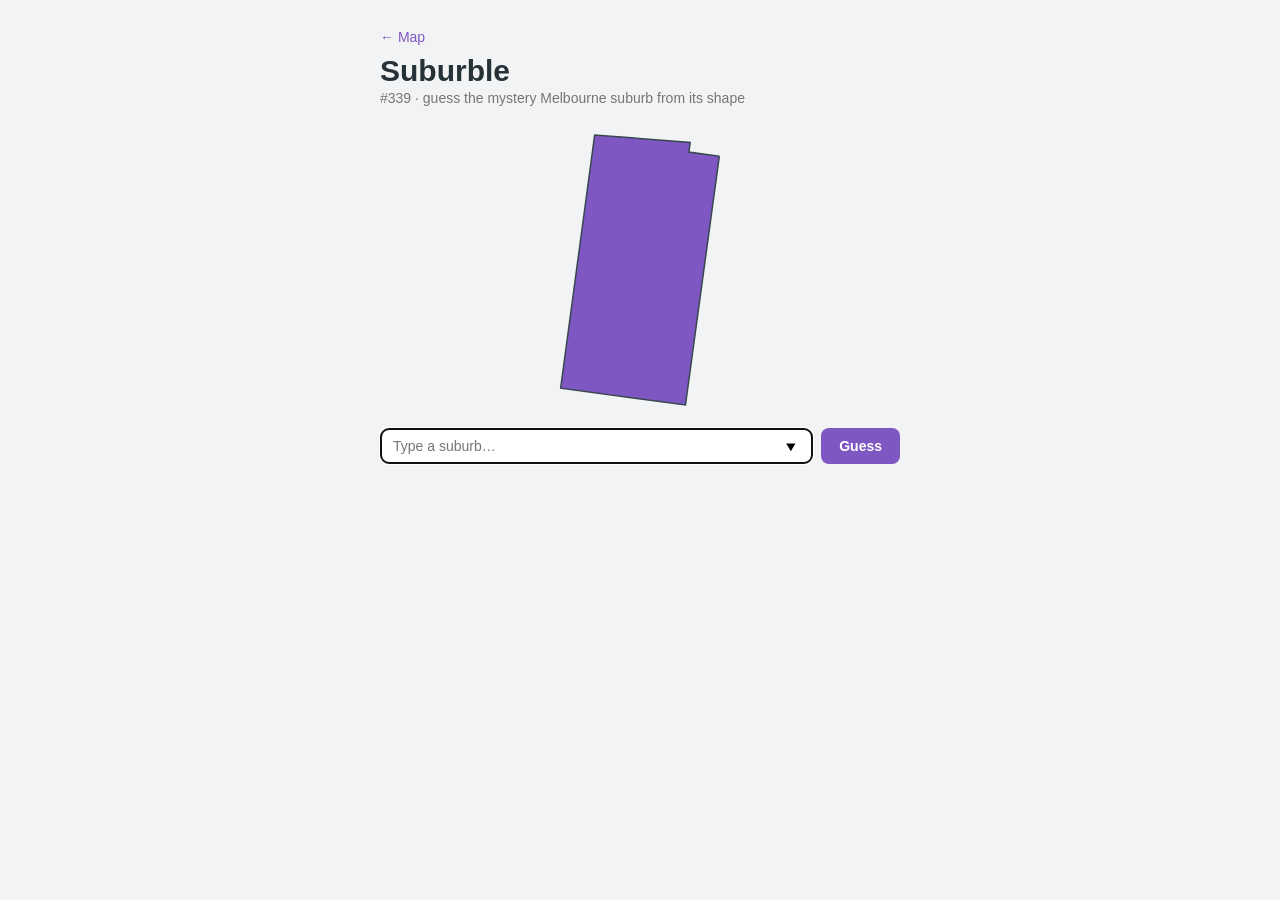
==== docs/play.html @ dcc7cc7c "feat(static): export Dash app as a static site for GitHub Pages Adds export_site.py which serialises" ====
<!DOCTYPE html>
<html lang="en">
<head>
<meta charset="utf-8">
<meta name="viewport" content="width=device-width, initial-scale=1">
<title>Suburble — Melbourne Suburb Quirks</title>
<link rel="stylesheet" href="style.css">
<script src="https://cdn.plot.ly/plotly-2.35.2.min.js" charset="utf-8"></script>
</head>
<body>
<div class="game">
  <a class="back-link" href="index.html">← Map</a>
  <h1>Suburble</h1>
  <p class="sub" id="puzzle-line"></p>
  <div id="silhouette"></div>
  <div class="guess-row">
    <input id="guess" list="suburb-list" placeholder="Type a suburb…" autocomplete="off">
    <datalist id="suburb-list"></datalist>
    <button id="guess-btn">Guess</button>
  </div>
  <div id="rows"></div>
  <div id="result"></div>
</div>
<script src="suburble.js"></script>
</body>
</html>
---- docs/style.css ----
/* Melbourne Suburb Quirks — static site styles (ported from the Dash app's inline styles) */

* { box-sizing: border-box; }

html, body {
  margin: 0;
  padding: 0;
  height: 100%;
  font-family: -apple-system, BlinkMacSystemFont, "Segoe UI", Roboto, sans-serif;
  color: #263238;
  background: #F2F3F4;
}

/* ---------- map page ---------- */

.app {
  display: flex;
  height: 100vh;
}

.map-wrap {
  flex: 1 1 70%;
  position: relative;
  min-width: 0;
}

#map { height: calc(100vh - 28px); }

.map-footer {
  position: absolute;
  bottom: 0; left: 0; right: 0;
  padding: 6px 12px;
  background: rgba(255, 255, 255, 0.85);
  font-size: 11px;
  color: #757575;
  border-top: 1px solid #E0E0E0;
  line-height: 1.4;
  z-index: 10;
}

.map-footer a { color: #616161; }

.side-panel {
  flex: 0 0 30%;
  min-width: 280px;
  padding: 24px;
  overflow-y: auto;
  background: #FAFAFA;
  border-left: 1px solid #E0E0E0;
}

.panel-head {
  display: flex;
  align-items: center;
  gap: 10px;
}

.panel-head h2 { margin: 0; font-size: 22px; }

.play-btn {
  color: white;
  background: #7E57C2;
  padding: 6px 12px;
  border-radius: 8px;
  text-decoration: none;
  font-size: 13px;
  font-weight: 600;
  white-space: nowrap;
  margin-left: auto;
}

.hint { color: #616161; }
.stat { color: #9E9E9E; font-size: 12px; margin-bottom: 16px; }
.empty { color: #9E9E9E; font-style: italic; }

#suburb-detail h3 { margin: 0 0 4px; font-size: 20px; }
#suburb-detail h3 .nickname { font-weight: 400; color: #757575; font-size: 16px; }
#suburb-detail h4 { text-transform: lowercase; margin: 16px 0 4px; font-size: 15px; }

.cat-chip {
  display: inline-block;
  padding: 2px 10px;
  border-radius: 12px;
  font-size: 12px;
  color: white;
  margin-bottom: 12px;
}

.card {
  padding: 12px;
  background: white;
  border-radius: 8px;
  border: 1px solid #E0E0E0;
}

.vibe { font-size: 15px; line-height: 1.5; }

/* mascot */
.mascot-card { margin-top: 16px; }
.mascot-img { width: 100%; border-radius: 8px; margin-bottom: 8px; background: white; }
.mascot-name { font-weight: 600; font-size: 16px; }
.mascot-tagline { font-style: italic; color: #616161; font-size: 13px; margin-bottom: 8px; }
.mascot-desc { font-size: 13px; line-height: 1.5; color: #424242; }

/* census */
#suburb-detail h4:first-child { margin-top: 0; }
.census-headline { font-weight: 600; font-size: 13.5px; color: #37474F; margin-bottom: 8px; }
.census-bits { font-size: 12px; color: #757575; margin-bottom: 10px; }
.census-sub {
  font-size: 11px; font-weight: 600; text-transform: uppercase;
  letter-spacing: 0.4px; color: #90A4AE; margin: 8px 0 2px;
}
.quirk-row { display: flex; align-items: center; padding: 3px 0; }
.flag { width: 20px; height: 15px; margin-right: 8px; vertical-align: middle; border-radius: 2px; box-shadow: 0 0 1px rgba(0,0,0,0.4); object-fit: cover; flex: 0 0 auto; }
.flag-slot { display: inline-block; }
.quirk-group { flex: 1 1 auto; font-size: 13px; color: #37474F; }
.quirk-lq { font-size: 12px; color: #9E9E9E; flex: 0 0 auto; }
.census-heritage { font-size: 12.5px; color: #546E7A; margin-top: 10px; }
.census-heritage .label { font-weight: 600; }
.census-emerging { font-size: 12px; color: #9E9E9E; margin-top: 6px; }
.census-emerging .italic { font-style: italic; }

/* tags */
.tag-chip {
  display: inline-block;
  padding: 3px 10px;
  margin: 3px 4px 3px 0;
  border-radius: 10px;
  background: #ECEFF1;
  color: #37474F;
  font-size: 13px;
}

/* lore */
.lore-list { font-size: 14px; line-height: 1.5; padding-left: 20px; }
.lore-list li { margin-bottom: 6px; }

/* history */
.history-body { font-size: 14px; line-height: 1.5; color: #37474F; margin: 0 0 4px; }
.history-attrs { font-size: 11px; color: #9E9E9E; font-style: italic; margin-bottom: 8px; }
.attr { margin-right: 4px; }
.attr-link { color: #9E9E9E; text-decoration: none; }

/* quotes */
.reddit-head {
  display: flex;
  align-items: center;
  font-size: 14px;
  font-weight: 600;
  margin-top: 18px;
  margin-bottom: 6px;
}
.reddit-head span { color: #757575; }
.reddit-head a { color: #FF4500; font-weight: 600; text-decoration: none; }
.reddit-logo { height: 18px; width: 18px; margin-right: 7px; }
.quote-top {
  border-left: 4px solid #FF4500;
  padding: 14px 18px;
  margin: 8px 0 12px 0;
  background: white;
  border-radius: 0 8px 8px 0;
  color: #212121;
  font-size: 16px;
  font-style: italic;
  line-height: 1.45;
  box-shadow: 0 1px 2px rgba(0, 0, 0, 0.04);
}
.quote {
  border-left: 3px solid #FFC4AB;
  padding-left: 12px;
  margin: 8px 0;
  color: #424242;
  font-size: 14px;
  font-style: italic;
}

/* ---------- Suburble ---------- */

.game {
  max-width: 560px;
  margin: 0 auto;
  padding: 28px 20px;
  font-family: -apple-system, BlinkMacSystemFont, "Segoe UI", Roboto, sans-serif;
}

.back-link { color: #7E57C2; text-decoration: none; font-size: 14px; }
.game h1 { margin: 8px 0 2px; font-size: 30px; }
.game .sub { color: #757575; margin-top: 0; font-size: 14px; }

#silhouette { margin: 8px 0; }

.guess-row { display: flex; gap: 8px; align-items: stretch; margin: 6px 0 16px; }
.guess-row input {
  flex: 1 1 auto;
  padding: 9px 12px;
  border: 1px solid #E0E0E0;
  border-radius: 8px;
  font-size: 14px;
  font-family: inherit;
}
.guess-row button {
  flex: 0 0 auto;
  padding: 0 18px;
  border: none;
  border-radius: 8px;
  background: #7E57C2;
  color: white;
  font-weight: 600;
  cursor: pointer;
  font-size: 14px;
  font-family: inherit;
}
.guess-row button:disabled, .guess-row input:disabled { opacity: 0.5; cursor: default; }

.guess-row-card {
  display: flex;
  align-items: center;
  gap: 8px;
  padding: 9px 12px;
  margin-bottom: 6px;
  background: white;
  border: 1px solid #E0E0E0;
  border-radius: 8px;
  font-size: 14px;
}
.guess-row-card.win { background: #E8F5E9; }
.g-suburb { flex: 1 1 auto; font-weight: 600; color: #37474F; }
.guess-row-card.win .g-suburb { color: #2E7D32; }
.g-km { flex: 0 0 70px; text-align: right; color: #616161; }
.g-arrow { flex: 0 0 34px; text-align: center; font-size: 16px; }
.g-prox { flex: 0 0 46px; text-align: right; font-weight: 600; color: #9E9E9E; }
.g-prox.hot { color: #2E7D32; }

.result-msg { font-weight: 700; font-size: 16px; margin-bottom: 8px; }
#share-btn {
  padding: 8px 16px;
  border: none;
  border-radius: 8px;
  background: #37474F;
  color: white;
  font-weight: 600;
  cursor: pointer;
  font-size: 14px;
  font-family: inherit;
}
#share-status { margin-left: 10px; color: #2E7D32; font-size: 13px; }
.grid-pre {
  background: #FAFAFA;
  padding: 10px;
  border-radius: 8px;
  margin-top: 10px;
  font-size: 13px;
  line-height: 1.3;
  border: 1px solid #E0E0E0;
  overflow-x: auto;
}

/* ---------- mobile ---------- */

@media (max-width: 900px) {
  .app { flex-direction: column; height: auto; min-height: 100vh; }
  .map-wrap { flex: none; height: 60vh; }
  #map { height: calc(60vh - 28px); }
  .side-panel { flex: none; border-left: none; border-top: 1px solid #E0E0E0; }
}
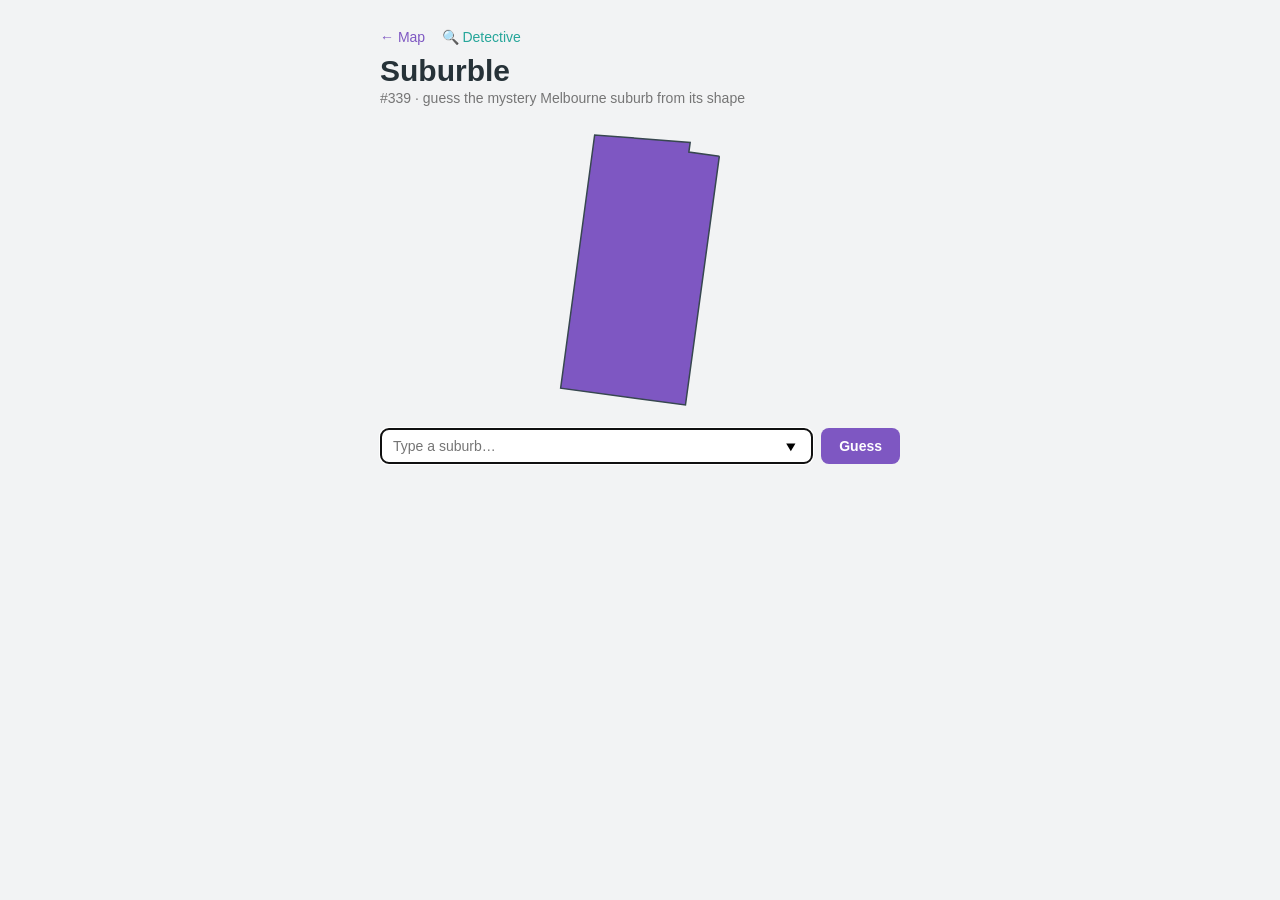
==== commit 5d3ffa62: "feat(trivia): add Suburb Detective trivia game with region filtering Five progressively-harder clues" ====
--- a/docs/play.html
+++ b/docs/play.html
@@ -10,6 +10,7 @@
 <body>
 <div class="game">
   <a class="back-link" href="index.html">← Map</a>
+  <a class="back-link trivia-link" href="trivia.html">🔍 Detective</a>
   <h1>Suburble</h1>
   <p class="sub" id="puzzle-line"></p>
   <div id="silhouette"></div>
--- a/docs/style.css
+++ b/docs/style.css
@@ -66,6 +66,14 @@
   font-size: 13px;
   font-weight: 600;
   white-space: nowrap;
+}
+.play-btn.trivia {
+  background: #26A69A;
+}
+
+.panel-nav {
+  display: flex;
+  gap: 6px;
   margin-left: auto;
 }
 
@@ -184,6 +192,7 @@
 }
 
 .back-link { color: #7E57C2; text-decoration: none; font-size: 14px; }
+.trivia-link { margin-left: 12px; color: #26A69A; }
 .game h1 { margin: 8px 0 2px; font-size: 30px; }
 .game .sub { color: #757575; margin-top: 0; font-size: 14px; }
 
@@ -263,3 +272,150 @@
   #map { height: calc(60vh - 28px); }
   .side-panel { flex: none; border-left: none; border-top: 1px solid #E0E0E0; }
 }
+
+/* ---------- trivia ---------- */
+
+.region-prompt { font-size: 15px; color: #616161; margin: 16px 0 12px; }
+
+.region-grid {
+  display: grid;
+  grid-template-columns: repeat(auto-fill, minmax(160px, 1fr));
+  gap: 10px;
+  margin-bottom: 20px;
+}
+
+.region-btn {
+  display: flex;
+  flex-direction: column;
+  align-items: center;
+  padding: 16px;
+  border: 1px solid #E0E0E0;
+  border-radius: 12px;
+  background: white;
+  cursor: pointer;
+  font-family: inherit;
+  transition: border-color 0.15s, box-shadow 0.15s;
+}
+.region-btn:hover {
+  border-color: #7E57C2;
+  box-shadow: 0 1px 4px rgba(126,87,194,0.15);
+}
+.region-name { font-size: 18px; font-weight: 600; color: #37474F; }
+.region-count { font-size: 13px; color: #9E9E9E; margin-top: 4px; }
+
+.round-label { font-weight: 700; font-size: 15px; color: #7E57C2; margin: 0 0 12px; }
+
+.clue-card {
+  display: flex;
+  gap: 10px;
+  padding: 12px 14px;
+  background: white;
+  border: 1px solid #E0E0E0;
+  border-radius: 8px;
+  margin-bottom: 8px;
+  font-size: 14px;
+  line-height: 1.5;
+  color: #37474F;
+  animation: clueIn 0.3s ease;
+}
+
+.clue-new {
+  border-color: #7E57C2;
+  background: #F3E5F5;
+}
+
+@keyframes clueIn {
+  from { opacity: 0; transform: translateY(-4px); }
+  to { opacity: 1; transform: none; }
+}
+
+.clue-num {
+  flex: 0 0 24px;
+  height: 24px;
+  display: flex;
+  align-items: center;
+  justify-content: center;
+  border-radius: 12px;
+  background: #7E57C2;
+  color: white;
+  font-size: 12px;
+  font-weight: 700;
+}
+
+.clue-text { flex: 1 1 auto; }
+
+#guess-area {
+  margin-top: 10px;
+}
+
+#reveal-btn {
+  width: 100%;
+  margin-top: 8px;
+  padding: 10px;
+  border: 1px dashed #7E57C2;
+  border-radius: 8px;
+  background: none;
+  color: #7E57C2;
+  font-weight: 600;
+  font-size: 13px;
+  font-family: inherit;
+  cursor: pointer;
+}
+#reveal-btn:hover { background: #F3E5F5; }
+#reveal-btn:disabled { opacity: 0.4; cursor: default; }
+
+.clue-cost {
+  font-size: 12px;
+  color: #BDBDBD;
+  text-align: center;
+  margin: 6px 0 0;
+}
+
+.feedback-correct {
+  font-size: 15px;
+  color: #2E7D32;
+  font-weight: 600;
+  margin-top: 12px;
+}
+.feedback-wrong {
+  font-size: 14px;
+  color: #C62828;
+  font-weight: 600;
+  margin-top: 12px;
+}
+
+#trophy { font-size: 28px; margin: 8px 0 4px; text-align: center; }
+#score-summary { font-size: 15px; color: #616161; text-align: center; margin-bottom: 16px; }
+
+.round-result {
+  display: flex;
+  justify-content: space-between;
+  padding: 8px 12px;
+  background: white;
+  border: 1px solid #E0E0E0;
+  border-radius: 8px;
+  margin-bottom: 4px;
+  font-size: 14px;
+}
+.rr-suburb { font-weight: 600; color: #37474F; }
+.rr-score { color: #7E57C2; font-weight: 600; }
+
+.result-actions {
+  display: flex;
+  gap: 8px;
+  margin-top: 12px;
+}
+
+.play-again {
+  flex: 1;
+  padding: 10px;
+  border: none;
+  border-radius: 8px;
+  background: #7E57C2;
+  color: white;
+  font-weight: 600;
+  font-size: 14px;
+  font-family: inherit;
+  cursor: pointer;
+}
+.play-again:hover { background: #6A1B9A; }
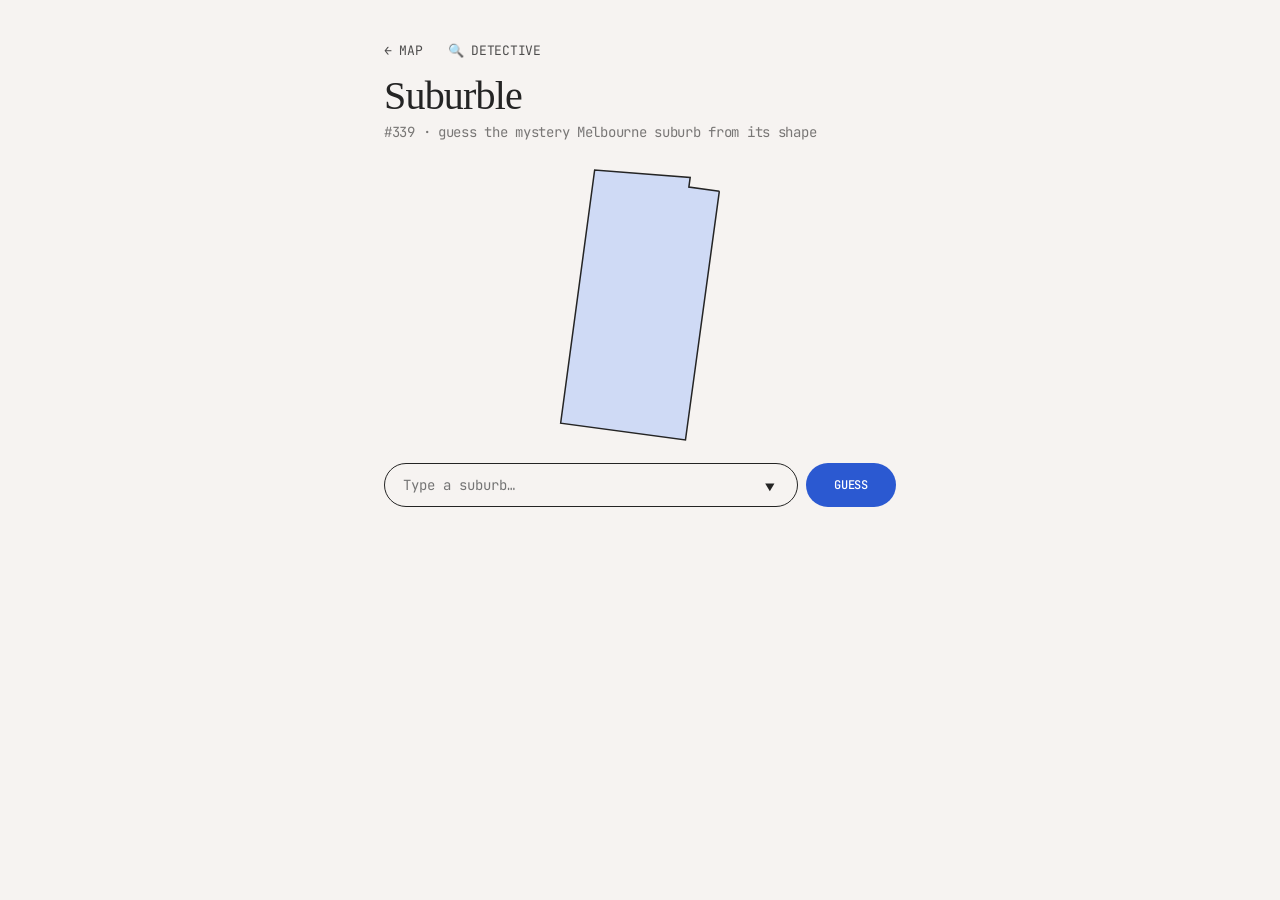
==== commit d8602477: "style: apply Monad design system across the static site Warm parchment canvas (#f6f3f1), Georgia ser" ====
--- a/docs/play.html
+++ b/docs/play.html
@@ -5,6 +5,9 @@
 <meta name="viewport" content="width=device-width, initial-scale=1">
 <title>Suburble — Melbourne Suburb Quirks</title>
 <link rel="stylesheet" href="style.css">
+<link rel="preconnect" href="https://fonts.googleapis.com">
+<link rel="preconnect" href="https://fonts.gstatic.com" crossorigin>
+<link href="https://fonts.googleapis.com/css2?family=JetBrains+Mono:wght@400;500;600;700&display=swap" rel="stylesheet">
 <script src="https://cdn.plot.ly/plotly-2.35.2.min.js" charset="utf-8"></script>
 </head>
 <body>
--- a/docs/style.css
+++ b/docs/style.css
@@ -1,4 +1,29 @@
-/* Melbourne Suburb Quirks — static site styles (ported from the Dash app's inline styles) */
+/* Melbourne Suburb Quirks — Monad design system
+ * Warm parchment canvas, editorial serif headlines (400), monospace body,
+ * single Lake Blue accent, pill shapes, hairline Ash borders, no shadows. */
+
+:root {
+  --color-parchment: #f6f3f1;
+  --color-lake-blue: #2b59d1;
+  --color-periwinkle-mist: #cfdaf5;
+  --color-sky-blue: #a0b5eb;
+  --color-mint: #a7fccd;
+  --color-coral: #ff9473;
+  --color-gold: #ecda98;
+  --color-off-black: #242424;
+  --color-ink: #000000;
+  --color-graphite: #4e4d4d;
+  --color-smoke: #797776;
+  --color-ash: #cecac8;
+
+  --font-mono: "JetBrains Mono", ui-monospace, SFMono-Regular, Menlo, Monaco, Consolas, monospace;
+  --font-serif: Georgia, "Times New Roman", Times, serif;
+
+  --radius-cards: 40px;
+  --radius-soft: 20px;
+  --radius-buttons: 100px;
+  --radius-tags: 9999px;
+}
 
 * { box-sizing: border-box; }
 
@@ -6,9 +31,11 @@
   margin: 0;
   padding: 0;
   height: 100%;
-  font-family: -apple-system, BlinkMacSystemFont, "Segoe UI", Roboto, sans-serif;
-  color: #263238;
-  background: #F2F3F4;
+  font-family: var(--font-mono);
+  font-size: 15px;
+  color: var(--color-off-black);
+  background: var(--color-parchment);
+  -webkit-font-smoothing: antialiased;
 }
 
 /* ---------- map page ---------- */
@@ -22,6 +49,7 @@
   flex: 1 1 70%;
   position: relative;
   min-width: 0;
+  background: var(--color-parchment);
 }
 
 #map { height: calc(100vh - 28px); }
@@ -29,24 +57,25 @@
 .map-footer {
   position: absolute;
   bottom: 0; left: 0; right: 0;
-  padding: 6px 12px;
-  background: rgba(255, 255, 255, 0.85);
+  padding: 6px 14px;
+  background: rgba(246, 243, 241, 0.92);
   font-size: 11px;
-  color: #757575;
-  border-top: 1px solid #E0E0E0;
-  line-height: 1.4;
+  letter-spacing: -0.02em;
+  color: var(--color-smoke);
+  border-top: 1px solid var(--color-ash);
+  line-height: 1.5;
   z-index: 10;
 }
 
-.map-footer a { color: #616161; }
+.map-footer a { color: var(--color-graphite); }
 
 .side-panel {
   flex: 0 0 30%;
   min-width: 280px;
-  padding: 24px;
+  padding: 32px;
   overflow-y: auto;
-  background: #FAFAFA;
-  border-left: 1px solid #E0E0E0;
+  background: var(--color-parchment);
+  border-left: 1px solid var(--color-ash);
 }
 
 .panel-head {
@@ -55,130 +84,171 @@
   gap: 10px;
 }
 
-.panel-head h2 { margin: 0; font-size: 22px; }
-
+.panel-head h2 {
+  margin: 0;
+  font-family: var(--font-serif);
+  font-weight: 400;
+  font-size: 26px;
+  letter-spacing: -0.02em;
+  color: var(--color-off-black);
+}
+
+.panel-nav {
+  display: flex;
+  gap: 8px;
+  margin-left: auto;
+}
+
+/* pill buttons — the container language of this system */
 .play-btn {
   color: white;
-  background: #7E57C2;
-  padding: 6px 12px;
-  border-radius: 8px;
+  background: var(--color-lake-blue);
+  padding: 9px 22px;
+  border-radius: var(--radius-buttons);
   text-decoration: none;
-  font-size: 13px;
-  font-weight: 600;
+  font-family: var(--font-mono);
+  font-size: 12px;
+  font-weight: 500;
+  letter-spacing: -0.02em;
+  text-transform: uppercase;
   white-space: nowrap;
-}
-.play-btn.trivia {
-  background: #26A69A;
-}
-
-.panel-nav {
-  display: flex;
-  gap: 6px;
-  margin-left: auto;
-}
-
-.hint { color: #616161; }
-.stat { color: #9E9E9E; font-size: 12px; margin-bottom: 16px; }
-.empty { color: #9E9E9E; font-style: italic; }
-
-#suburb-detail h3 { margin: 0 0 4px; font-size: 20px; }
-#suburb-detail h3 .nickname { font-weight: 400; color: #757575; font-size: 16px; }
-#suburb-detail h4 { text-transform: lowercase; margin: 16px 0 4px; font-size: 15px; }
+  border: 1px solid transparent;
+}
+
+.play-btn.ghost {
+  background: transparent;
+  color: var(--color-off-black);
+  border-color: var(--color-off-black);
+}
+
+.hint { color: var(--color-graphite); font-size: 13px; }
+.stat { color: var(--color-smoke); font-size: 12px; letter-spacing: -0.02em; margin-bottom: 24px; }
+.empty { color: var(--color-smoke); font-style: italic; }
+
+#suburb-detail h3 {
+  margin: 0 0 6px;
+  font-family: var(--font-serif);
+  font-weight: 400;
+  font-size: 28px;
+  letter-spacing: -0.02em;
+}
+#suburb-detail h3 .nickname { font-weight: 400; color: var(--color-smoke); font-size: 20px; }
+
+#suburb-detail h4 {
+  font-family: var(--font-serif);
+  font-weight: 400;
+  font-size: 18px;
+  letter-spacing: -0.02em;
+  margin: 28px 0 8px;
+  color: var(--color-off-black);
+}
+#suburb-detail h4:first-child { margin-top: 0; }
 
 .cat-chip {
   display: inline-block;
-  padding: 2px 10px;
-  border-radius: 12px;
-  font-size: 12px;
+  padding: 4px 18px;
+  border-radius: var(--radius-tags);
+  font-size: 11px;
+  font-weight: 500;
+  letter-spacing: 0.02em;
+  text-transform: uppercase;
   color: white;
-  margin-bottom: 12px;
+  margin-bottom: 16px;
 }
 
 .card {
-  padding: 12px;
-  background: white;
-  border-radius: 8px;
-  border: 1px solid #E0E0E0;
-}
-
-.vibe { font-size: 15px; line-height: 1.5; }
+  padding: 24px;
+  background: var(--color-parchment);
+  border-radius: var(--radius-soft);
+  border: 1px solid var(--color-ash);
+}
+
+.vibe {
+  font-size: 16px;
+  line-height: 1.55;
+  color: var(--color-graphite);
+  letter-spacing: -0.02em;
+}
 
 /* mascot */
-.mascot-card { margin-top: 16px; }
-.mascot-img { width: 100%; border-radius: 8px; margin-bottom: 8px; background: white; }
-.mascot-name { font-weight: 600; font-size: 16px; }
-.mascot-tagline { font-style: italic; color: #616161; font-size: 13px; margin-bottom: 8px; }
-.mascot-desc { font-size: 13px; line-height: 1.5; color: #424242; }
+.mascot-card { margin-top: 20px; padding: 24px; }
+.mascot-img { width: 100%; border-radius: var(--radius-soft); margin-bottom: 12px; background: var(--color-parchment); }
+.mascot-name { font-family: var(--font-serif); font-weight: 400; font-size: 22px; letter-spacing: -0.02em; }
+.mascot-tagline { font-style: italic; color: var(--color-smoke); font-size: 13px; margin-bottom: 8px; }
+.mascot-desc { font-size: 13px; line-height: 1.55; color: var(--color-graphite); letter-spacing: -0.02em; }
 
 /* census */
-#suburb-detail h4:first-child { margin-top: 0; }
-.census-headline { font-weight: 600; font-size: 13.5px; color: #37474F; margin-bottom: 8px; }
-.census-bits { font-size: 12px; color: #757575; margin-bottom: 10px; }
+.census-headline { font-weight: 600; font-size: 13px; color: var(--color-off-black); margin-bottom: 8px; }
+.census-bits { font-size: 12px; color: var(--color-smoke); margin-bottom: 12px; letter-spacing: -0.02em; }
 .census-sub {
-  font-size: 11px; font-weight: 600; text-transform: uppercase;
-  letter-spacing: 0.4px; color: #90A4AE; margin: 8px 0 2px;
+  font-size: 11px; font-weight: 500; text-transform: uppercase;
+  letter-spacing: 0.04em; color: var(--color-smoke); margin: 10px 0 4px;
 }
 .quirk-row { display: flex; align-items: center; padding: 3px 0; }
-.flag { width: 20px; height: 15px; margin-right: 8px; vertical-align: middle; border-radius: 2px; box-shadow: 0 0 1px rgba(0,0,0,0.4); object-fit: cover; flex: 0 0 auto; }
+.flag { width: 20px; height: 15px; margin-right: 8px; vertical-align: middle; border-radius: 2px; box-shadow: none; object-fit: cover; flex: 0 0 auto; }
 .flag-slot { display: inline-block; }
-.quirk-group { flex: 1 1 auto; font-size: 13px; color: #37474F; }
-.quirk-lq { font-size: 12px; color: #9E9E9E; flex: 0 0 auto; }
-.census-heritage { font-size: 12.5px; color: #546E7A; margin-top: 10px; }
+.quirk-group { flex: 1 1 auto; font-size: 13px; color: var(--color-graphite); }
+.quirk-lq { font-size: 12px; color: var(--color-smoke); flex: 0 0 auto; }
+.census-heritage { font-size: 12px; color: var(--color-graphite); margin-top: 12px; }
 .census-heritage .label { font-weight: 600; }
-.census-emerging { font-size: 12px; color: #9E9E9E; margin-top: 6px; }
+.census-emerging { font-size: 12px; color: var(--color-smoke); margin-top: 6px; }
 .census-emerging .italic { font-style: italic; }
 
-/* tags */
+/* tags — full pills, mono uppercase */
 .tag-chip {
   display: inline-block;
-  padding: 3px 10px;
-  margin: 3px 4px 3px 0;
-  border-radius: 10px;
-  background: #ECEFF1;
-  color: #37474F;
-  font-size: 13px;
+  padding: 5px 14px;
+  margin: 3px 5px 3px 0;
+  border-radius: var(--radius-tags);
+  background: var(--color-parchment);
+  border: 1px solid var(--color-ash);
+  color: var(--color-graphite);
+  font-size: 12px;
+  letter-spacing: -0.02em;
 }
 
 /* lore */
-.lore-list { font-size: 14px; line-height: 1.5; padding-left: 20px; }
+.lore-list { font-size: 14px; line-height: 1.55; padding-left: 22px; color: var(--color-graphite); }
 .lore-list li { margin-bottom: 6px; }
 
 /* history */
-.history-body { font-size: 14px; line-height: 1.5; color: #37474F; margin: 0 0 4px; }
-.history-attrs { font-size: 11px; color: #9E9E9E; font-style: italic; margin-bottom: 8px; }
+.history-body { font-size: 14px; line-height: 1.55; color: var(--color-graphite); margin: 0 0 4px; letter-spacing: -0.02em; }
+.history-attrs { font-size: 11px; color: var(--color-smoke); font-style: italic; margin-bottom: 8px; }
 .attr { margin-right: 4px; }
-.attr-link { color: #9E9E9E; text-decoration: none; }
+.attr-link { color: var(--color-smoke); text-decoration: none; }
+.attr-link:hover { text-decoration: underline; }
 
 /* quotes */
 .reddit-head {
   display: flex;
   align-items: center;
-  font-size: 14px;
-  font-weight: 600;
-  margin-top: 18px;
-  margin-bottom: 6px;
-}
-.reddit-head span { color: #757575; }
-.reddit-head a { color: #FF4500; font-weight: 600; text-decoration: none; }
-.reddit-logo { height: 18px; width: 18px; margin-right: 7px; }
+  font-size: 13px;
+  font-weight: 500;
+  letter-spacing: -0.02em;
+  text-transform: uppercase;
+  margin-top: 24px;
+  margin-bottom: 8px;
+}
+.reddit-head span { color: var(--color-smoke); }
+.reddit-head a { color: var(--color-off-black); text-decoration: none; }
+.reddit-logo { height: 16px; width: 16px; margin-right: 8px; }
 .quote-top {
-  border-left: 4px solid #FF4500;
-  padding: 14px 18px;
+  border-left: 2px solid var(--color-ash);
+  padding: 16px 20px;
   margin: 8px 0 12px 0;
-  background: white;
-  border-radius: 0 8px 8px 0;
-  color: #212121;
-  font-size: 16px;
+  background: var(--color-parchment);
+  border-radius: 0 var(--radius-soft) var(--radius-soft) 0;
+  color: var(--color-off-black);
+  font-size: 15px;
   font-style: italic;
-  line-height: 1.45;
-  box-shadow: 0 1px 2px rgba(0, 0, 0, 0.04);
+  line-height: 1.5;
 }
 .quote {
-  border-left: 3px solid #FFC4AB;
-  padding-left: 12px;
-  margin: 8px 0;
-  color: #424242;
-  font-size: 14px;
+  border-left: 2px solid var(--color-ash);
+  padding-left: 14px;
+  margin: 10px 0;
+  color: var(--color-graphite);
+  font-size: 13px;
   font-style: italic;
 }
 
@@ -187,81 +257,323 @@
 .game {
   max-width: 560px;
   margin: 0 auto;
-  padding: 28px 20px;
-  font-family: -apple-system, BlinkMacSystemFont, "Segoe UI", Roboto, sans-serif;
-}
-
-.back-link { color: #7E57C2; text-decoration: none; font-size: 14px; }
-.trivia-link { margin-left: 12px; color: #26A69A; }
-.game h1 { margin: 8px 0 2px; font-size: 30px; }
-.game .sub { color: #757575; margin-top: 0; font-size: 14px; }
+  padding: 40px 24px;
+  font-family: var(--font-mono);
+}
+
+.game-wide {
+  max-width: 980px;
+}
+
+.back-link {
+  color: var(--color-graphite);
+  text-decoration: none;
+  font-size: 13px;
+  letter-spacing: -0.02em;
+  text-transform: uppercase;
+}
+.back-link:hover { color: var(--color-off-black); }
+.trivia-link { margin-left: 16px; color: var(--color-graphite); }
+
+.game h1 {
+  font-family: var(--font-serif);
+  font-weight: 400;
+  font-size: 40px;
+  letter-spacing: -0.02em;
+  margin: 12px 0 4px;
+  color: var(--color-off-black);
+}
+
+.game .sub { color: var(--color-smoke); margin-top: 0; font-size: 14px; letter-spacing: -0.02em; }
 
 #silhouette { margin: 8px 0; }
 
-.guess-row { display: flex; gap: 8px; align-items: stretch; margin: 6px 0 16px; }
+.guess-row { display: flex; gap: 8px; align-items: stretch; margin: 8px 0 16px; }
 .guess-row input {
   flex: 1 1 auto;
-  padding: 9px 12px;
-  border: 1px solid #E0E0E0;
-  border-radius: 8px;
+  padding: 12px 18px;
+  border: 1px solid var(--color-ash);
+  border-radius: var(--radius-buttons);
+  background: var(--color-parchment);
   font-size: 14px;
-  font-family: inherit;
-}
+  font-family: var(--font-mono);
+  color: var(--color-off-black);
+}
+.guess-row input:focus { outline: none; border-color: var(--color-off-black); }
 .guess-row button {
   flex: 0 0 auto;
-  padding: 0 18px;
+  padding: 0 28px;
   border: none;
-  border-radius: 8px;
-  background: #7E57C2;
+  border-radius: var(--radius-buttons);
+  background: var(--color-lake-blue);
   color: white;
-  font-weight: 600;
+  font-weight: 500;
   cursor: pointer;
-  font-size: 14px;
-  font-family: inherit;
-}
-.guess-row button:disabled, .guess-row input:disabled { opacity: 0.5; cursor: default; }
+  font-size: 12px;
+  letter-spacing: -0.02em;
+  text-transform: uppercase;
+  font-family: var(--font-mono);
+}
+.guess-row button:disabled, .guess-row input:disabled { opacity: 0.45; cursor: default; }
 
 .guess-row-card {
   display: flex;
   align-items: center;
   gap: 8px;
-  padding: 9px 12px;
+  padding: 10px 16px;
+  margin-bottom: 8px;
+  background: var(--color-parchment);
+  border: 1px solid var(--color-ash);
+  border-radius: var(--radius-tags);
+  font-size: 14px;
+  letter-spacing: -0.02em;
+}
+.guess-row-card.win {
+  background: #d7fbe4;
+  border-color: var(--color-mint);
+}
+.g-suburb { flex: 1 1 auto; font-weight: 500; color: var(--color-off-black); }
+.guess-row-card.win .g-suburb { color: #1d6b3a; }
+.g-km { flex: 0 0 70px; text-align: right; color: var(--color-smoke); }
+.g-arrow { flex: 0 0 34px; text-align: center; font-size: 16px; }
+.g-prox { flex: 0 0 46px; text-align: right; font-weight: 600; color: var(--color-smoke); }
+.g-prox.hot { color: #1d6b3a; }
+
+.result-msg { font-weight: 500; font-size: 16px; margin-bottom: 10px; }
+#share-btn, .play-again {
+  padding: 11px 28px;
+  border: none;
+  border-radius: var(--radius-buttons);
+  background: var(--color-lake-blue);
+  color: white;
+  font-weight: 500;
+  cursor: pointer;
+  font-size: 12px;
+  letter-spacing: -0.02em;
+  text-transform: uppercase;
+  font-family: var(--font-mono);
+}
+#share-btn.ghost, .play-again.ghost {
+  background: transparent;
+  color: var(--color-off-black);
+  border: 1px solid var(--color-off-black);
+}
+#share-status { margin-left: 10px; color: #1d6b3a; font-size: 13px; }
+.grid-pre {
+  background: var(--color-parchment);
+  padding: 16px;
+  border-radius: var(--radius-soft);
+  margin-top: 12px;
+  font-size: 13px;
+  line-height: 1.4;
+  border: 1px solid var(--color-ash);
+  overflow-x: auto;
+  letter-spacing: -0.02em;
+}
+
+/* ---------- trivia ---------- */
+
+.region-prompt { font-size: 14px; color: var(--color-graphite); margin: 24px 0 16px; letter-spacing: -0.02em; }
+
+.region-grid {
+  display: grid;
+  grid-template-columns: repeat(auto-fill, minmax(170px, 1fr));
+  gap: 12px;
+  margin-bottom: 24px;
+}
+
+.region-btn {
+  display: flex;
+  flex-direction: column;
+  align-items: center;
+  gap: 6px;
+  padding: 24px 16px;
+  border: 1px solid var(--color-ash);
+  border-radius: var(--radius-cards);
+  background: var(--color-parchment);
+  cursor: pointer;
+  font-family: var(--font-mono);
+  transition: border-color 0.15s;
+}
+.region-btn:hover { border-color: var(--color-off-black); }
+.region-name { font-size: 16px; font-weight: 500; color: var(--color-off-black); letter-spacing: -0.02em; text-transform: uppercase; }
+.region-count { font-size: 12px; color: var(--color-smoke); }
+
+.round-label {
+  font-weight: 500;
+  font-size: 13px;
+  letter-spacing: 0.04em;
+  text-transform: uppercase;
+  color: var(--color-graphite);
+  margin: 0 0 16px;
+}
+
+.clue-card {
+  display: flex;
+  gap: 12px;
+  padding: 16px 18px;
+  background: var(--color-parchment);
+  border: 1px solid var(--color-ash);
+  border-radius: var(--radius-soft);
+  margin-bottom: 10px;
+  font-size: 14px;
+  line-height: 1.55;
+  color: var(--color-graphite);
+  letter-spacing: -0.02em;
+  animation: clueIn 0.3s ease;
+}
+
+.clue-new {
+  border-color: var(--color-off-black);
+  background: var(--color-periwinkle-mist);
+  color: var(--color-off-black);
+}
+
+@keyframes clueIn {
+  from { opacity: 0; transform: translateY(-4px); }
+  to { opacity: 1; transform: none; }
+}
+
+.clue-num {
+  flex: 0 0 26px;
+  height: 26px;
+  display: flex;
+  align-items: center;
+  justify-content: center;
+  border-radius: var(--radius-tags);
+  background: var(--color-off-black);
+  color: var(--color-parchment);
+  font-size: 12px;
+  font-weight: 500;
+}
+
+.clue-text { flex: 1 1 auto; }
+
+#guess-area {
+  margin-top: 12px;
+}
+
+.tiles-label {
+  font-size: 11px;
+  font-weight: 500;
+  color: var(--color-smoke);
+  text-transform: uppercase;
+  letter-spacing: 0.04em;
+  margin: 0 0 10px;
+}
+
+.tiles-grid {
+  display: grid;
+  grid-template-columns: repeat(auto-fill, minmax(130px, 1fr));
+  gap: 8px;
+  max-height: 250px;
+  overflow-y: auto;
+  padding: 2px;
+  margin-bottom: 14px;
+}
+
+.tile {
+  padding: 10px 14px;
+  border: 1px solid var(--color-ash);
+  border-radius: var(--radius-tags);
+  background: var(--color-parchment);
+  color: var(--color-graphite);
+  font-size: 12px;
+  font-weight: 500;
+  letter-spacing: -0.02em;
+  font-family: var(--font-mono);
+  cursor: pointer;
+  text-align: left;
+  transition: border-color 0.12s, background 0.12s, transform 0.05s;
+}
+.tile:hover { border-color: var(--color-off-black); background: var(--color-periwinkle-mist); }
+.tile:active { transform: scale(0.97); }
+.tile:disabled { cursor: default; opacity: 1; }
+
+.tile.tile-wrong {
+  background: #ffd9cc;
+  border-color: var(--color-coral);
+  color: #7a2d12;
+}
+.tile.tile-wrong:hover { background: #ffd9cc; border-color: var(--color-coral); }
+
+.tile.tile-correct {
+  background: #d7fbe4;
+  border-color: #4cc98a;
+  color: #1d6b3a;
+  font-weight: 600;
+}
+.tile.tile-correct:hover { background: #d7fbe4; border-color: #4cc98a; }
+
+#reveal-btn {
+  width: 100%;
+  margin-top: 4px;
+  padding: 13px;
+  border: 1px solid var(--color-off-black);
+  border-radius: var(--radius-buttons);
+  background: transparent;
+  color: var(--color-off-black);
+  font-weight: 500;
+  font-size: 12px;
+  letter-spacing: -0.02em;
+  text-transform: uppercase;
+  font-family: var(--font-mono);
+  cursor: pointer;
+}
+#reveal-btn:hover { background: var(--color-periwinkle-mist); }
+#reveal-btn:disabled { opacity: 0.4; cursor: default; }
+
+.clue-cost {
+  font-size: 12px;
+  color: var(--color-smoke);
+  text-align: center;
+  margin: 8px 0 0;
+  letter-spacing: -0.02em;
+}
+
+.feedback-correct {
+  font-size: 15px;
+  color: #1d6b3a;
+  font-weight: 500;
+  margin-top: 14px;
+  letter-spacing: -0.02em;
+}
+.feedback-wrong {
+  font-size: 14px;
+  color: #7a2d12;
+  font-weight: 500;
+  margin-top: 14px;
+  letter-spacing: -0.02em;
+}
+
+#trophy {
+  font-family: var(--font-serif);
+  font-weight: 400;
+  font-size: 32px;
+  letter-spacing: -0.02em;
+  margin: 8px 0 4px;
+  text-align: center;
+}
+#score-summary { font-size: 14px; color: var(--color-graphite); text-align: center; margin-bottom: 20px; letter-spacing: -0.02em; }
+
+.round-result {
+  display: flex;
+  justify-content: space-between;
+  padding: 12px 18px;
+  background: var(--color-parchment);
+  border: 1px solid var(--color-ash);
+  border-radius: var(--radius-tags);
   margin-bottom: 6px;
-  background: white;
-  border: 1px solid #E0E0E0;
-  border-radius: 8px;
-  font-size: 14px;
-}
-.guess-row-card.win { background: #E8F5E9; }
-.g-suburb { flex: 1 1 auto; font-weight: 600; color: #37474F; }
-.guess-row-card.win .g-suburb { color: #2E7D32; }
-.g-km { flex: 0 0 70px; text-align: right; color: #616161; }
-.g-arrow { flex: 0 0 34px; text-align: center; font-size: 16px; }
-.g-prox { flex: 0 0 46px; text-align: right; font-weight: 600; color: #9E9E9E; }
-.g-prox.hot { color: #2E7D32; }
-
-.result-msg { font-weight: 700; font-size: 16px; margin-bottom: 8px; }
-#share-btn {
-  padding: 8px 16px;
-  border: none;
-  border-radius: 8px;
-  background: #37474F;
-  color: white;
-  font-weight: 600;
-  cursor: pointer;
-  font-size: 14px;
-  font-family: inherit;
-}
-#share-status { margin-left: 10px; color: #2E7D32; font-size: 13px; }
-.grid-pre {
-  background: #FAFAFA;
-  padding: 10px;
-  border-radius: 8px;
-  margin-top: 10px;
   font-size: 13px;
-  line-height: 1.3;
-  border: 1px solid #E0E0E0;
-  overflow-x: auto;
+  letter-spacing: -0.02em;
+}
+.rr-suburb { font-weight: 500; color: var(--color-off-black); }
+.rr-score { color: var(--color-smoke); font-weight: 500; }
+
+.result-actions {
+  display: flex;
+  gap: 10px;
+  margin-top: 16px;
 }
 
 /* ---------- mobile ---------- */
@@ -270,152 +582,5 @@
   .app { flex-direction: column; height: auto; min-height: 100vh; }
   .map-wrap { flex: none; height: 60vh; }
   #map { height: calc(60vh - 28px); }
-  .side-panel { flex: none; border-left: none; border-top: 1px solid #E0E0E0; }
-}
-
-/* ---------- trivia ---------- */
-
-.region-prompt { font-size: 15px; color: #616161; margin: 16px 0 12px; }
-
-.region-grid {
-  display: grid;
-  grid-template-columns: repeat(auto-fill, minmax(160px, 1fr));
-  gap: 10px;
-  margin-bottom: 20px;
-}
-
-.region-btn {
-  display: flex;
-  flex-direction: column;
-  align-items: center;
-  padding: 16px;
-  border: 1px solid #E0E0E0;
-  border-radius: 12px;
-  background: white;
-  cursor: pointer;
-  font-family: inherit;
-  transition: border-color 0.15s, box-shadow 0.15s;
-}
-.region-btn:hover {
-  border-color: #7E57C2;
-  box-shadow: 0 1px 4px rgba(126,87,194,0.15);
-}
-.region-name { font-size: 18px; font-weight: 600; color: #37474F; }
-.region-count { font-size: 13px; color: #9E9E9E; margin-top: 4px; }
-
-.round-label { font-weight: 700; font-size: 15px; color: #7E57C2; margin: 0 0 12px; }
-
-.clue-card {
-  display: flex;
-  gap: 10px;
-  padding: 12px 14px;
-  background: white;
-  border: 1px solid #E0E0E0;
-  border-radius: 8px;
-  margin-bottom: 8px;
-  font-size: 14px;
-  line-height: 1.5;
-  color: #37474F;
-  animation: clueIn 0.3s ease;
-}
-
-.clue-new {
-  border-color: #7E57C2;
-  background: #F3E5F5;
-}
-
-@keyframes clueIn {
-  from { opacity: 0; transform: translateY(-4px); }
-  to { opacity: 1; transform: none; }
-}
-
-.clue-num {
-  flex: 0 0 24px;
-  height: 24px;
-  display: flex;
-  align-items: center;
-  justify-content: center;
-  border-radius: 12px;
-  background: #7E57C2;
-  color: white;
-  font-size: 12px;
-  font-weight: 700;
-}
-
-.clue-text { flex: 1 1 auto; }
-
-#guess-area {
-  margin-top: 10px;
-}
-
-#reveal-btn {
-  width: 100%;
-  margin-top: 8px;
-  padding: 10px;
-  border: 1px dashed #7E57C2;
-  border-radius: 8px;
-  background: none;
-  color: #7E57C2;
-  font-weight: 600;
-  font-size: 13px;
-  font-family: inherit;
-  cursor: pointer;
-}
-#reveal-btn:hover { background: #F3E5F5; }
-#reveal-btn:disabled { opacity: 0.4; cursor: default; }
-
-.clue-cost {
-  font-size: 12px;
-  color: #BDBDBD;
-  text-align: center;
-  margin: 6px 0 0;
-}
-
-.feedback-correct {
-  font-size: 15px;
-  color: #2E7D32;
-  font-weight: 600;
-  margin-top: 12px;
-}
-.feedback-wrong {
-  font-size: 14px;
-  color: #C62828;
-  font-weight: 600;
-  margin-top: 12px;
-}
-
-#trophy { font-size: 28px; margin: 8px 0 4px; text-align: center; }
-#score-summary { font-size: 15px; color: #616161; text-align: center; margin-bottom: 16px; }
-
-.round-result {
-  display: flex;
-  justify-content: space-between;
-  padding: 8px 12px;
-  background: white;
-  border: 1px solid #E0E0E0;
-  border-radius: 8px;
-  margin-bottom: 4px;
-  font-size: 14px;
-}
-.rr-suburb { font-weight: 600; color: #37474F; }
-.rr-score { color: #7E57C2; font-weight: 600; }
-
-.result-actions {
-  display: flex;
-  gap: 8px;
-  margin-top: 12px;
-}
-
-.play-again {
-  flex: 1;
-  padding: 10px;
-  border: none;
-  border-radius: 8px;
-  background: #7E57C2;
-  color: white;
-  font-weight: 600;
-  font-size: 14px;
-  font-family: inherit;
-  cursor: pointer;
-}
-.play-again:hover { background: #6A1B9A; }
+  .side-panel { flex: none; border-left: none; border-top: 1px solid var(--color-ash); }
+}
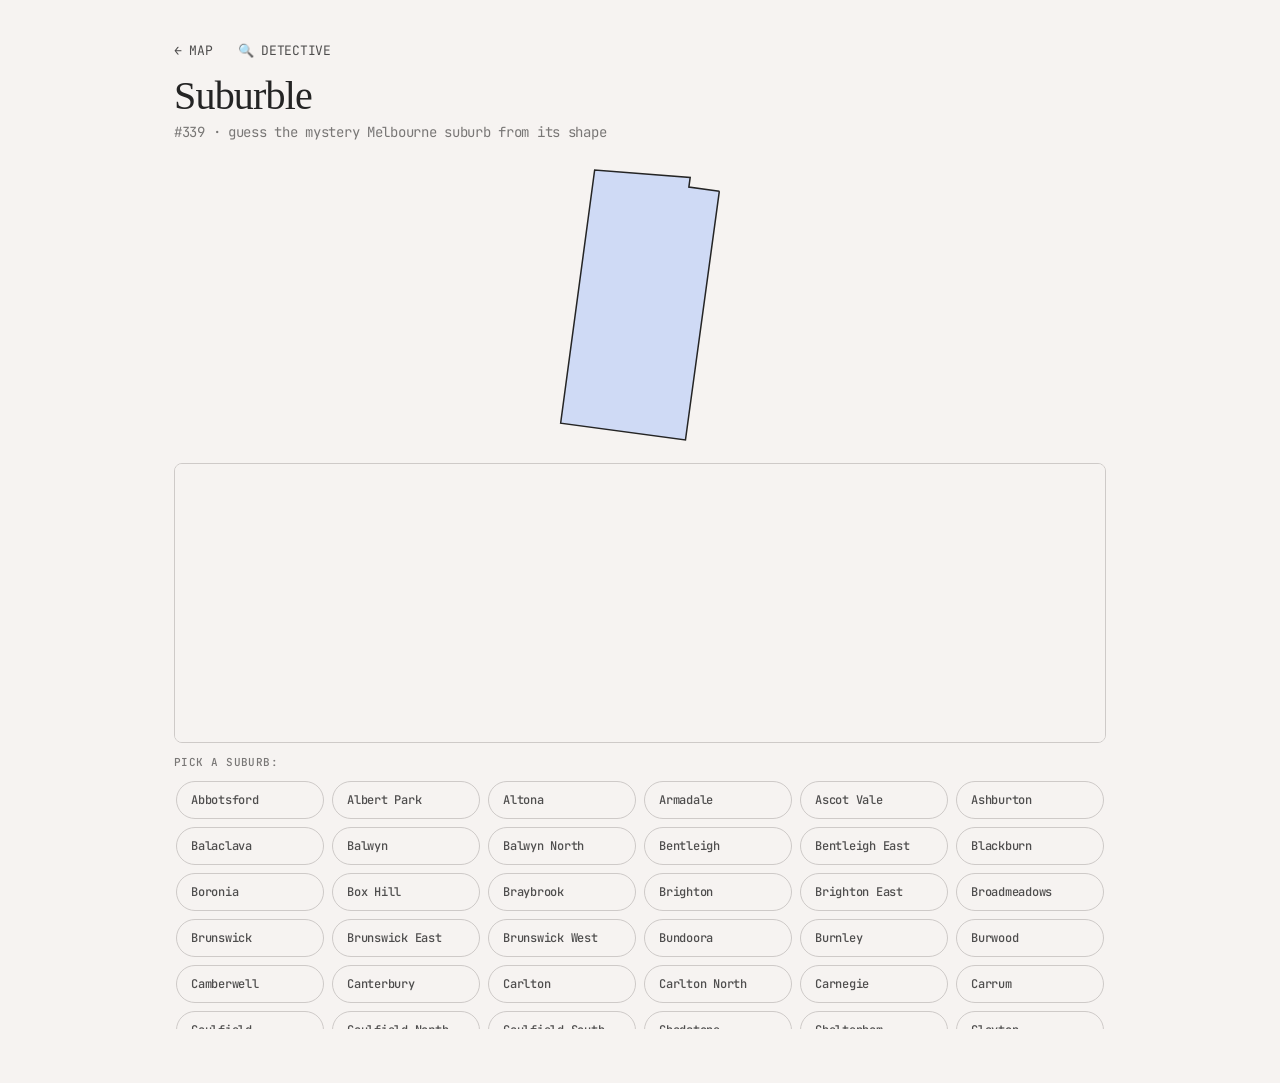
==== commit b2669f89: "feat: Suburble chiclet tiles + guess map, and City Facts True/False quiz mode Suburble (play.html): " ====
--- a/docs/play.html
+++ b/docs/play.html
@@ -11,16 +11,16 @@
 <script src="https://cdn.plot.ly/plotly-2.35.2.min.js" charset="utf-8"></script>
 </head>
 <body>
-<div class="game">
+<div class="game game-wide">
   <a class="back-link" href="index.html">← Map</a>
   <a class="back-link trivia-link" href="trivia.html">🔍 Detective</a>
   <h1>Suburble</h1>
   <p class="sub" id="puzzle-line"></p>
   <div id="silhouette"></div>
-  <div class="guess-row">
-    <input id="guess" list="suburb-list" placeholder="Type a suburb…" autocomplete="off">
-    <datalist id="suburb-list"></datalist>
-    <button id="guess-btn">Guess</button>
+  <div id="suburble-map" style="height:280px; margin-bottom:10px; border-radius:8px; border:1px solid var(--color-ash); overflow:hidden;"></div>
+  <div id="guess-area">
+    <p class="tiles-label">Pick a suburb:</p>
+    <div class="tiles-grid" id="tiles"></div>
   </div>
   <div id="rows"></div>
   <div id="result"></div>
--- a/docs/style.css
+++ b/docs/style.css
@@ -399,6 +399,65 @@
 .region-name { font-size: 16px; font-weight: 500; color: var(--color-off-black); letter-spacing: -0.02em; text-transform: uppercase; }
 .region-count { font-size: 12px; color: var(--color-smoke); }
 
+.city-card {
+  width: 100%;
+  margin-bottom: 16px;
+  background: var(--color-periwinkle-mist);
+  border-color: var(--color-ash);
+}
+.city-card:hover { border-color: var(--color-off-black); }
+.city-card .region-name { font-size: 18px; }
+
+.city-fact-card {
+  padding: 28px 24px;
+  background: var(--color-periwinkle-mist);
+  border: 1px solid var(--color-off-black);
+  border-radius: var(--radius-soft);
+  font-size: 18px;
+  line-height: 1.5;
+  color: var(--color-off-black);
+  letter-spacing: -0.02em;
+  margin-bottom: 14px;
+  min-height: 90px;
+}
+
+.tf-row {
+  display: flex;
+  gap: 10px;
+}
+
+.tf-btn {
+  flex: 1;
+  padding: 16px;
+  border-radius: var(--radius-buttons);
+  font-family: var(--font-mono);
+  font-size: 14px;
+  font-weight: 600;
+  letter-spacing: 0.04em;
+  cursor: pointer;
+  border: 1px solid transparent;
+}
+.tf-true {
+  background: #d7fbe4;
+  border-color: #4cc98a;
+  color: #1d6b3a;
+}
+.tf-true:hover { background: #c2f5d6; }
+.tf-false {
+  background: #ffd9cc;
+  border-color: var(--color-coral);
+  color: #7a2d12;
+}
+.tf-false:hover { background: #ffc9b5; }
+.tf-btn:disabled { opacity: 0.5; cursor: default; }
+
+.city-progress {
+  font-size: 12px;
+  color: var(--color-smoke);
+  margin-top: 10px;
+  letter-spacing: -0.02em;
+}
+
 .round-label {
   font-weight: 500;
   font-size: 13px;
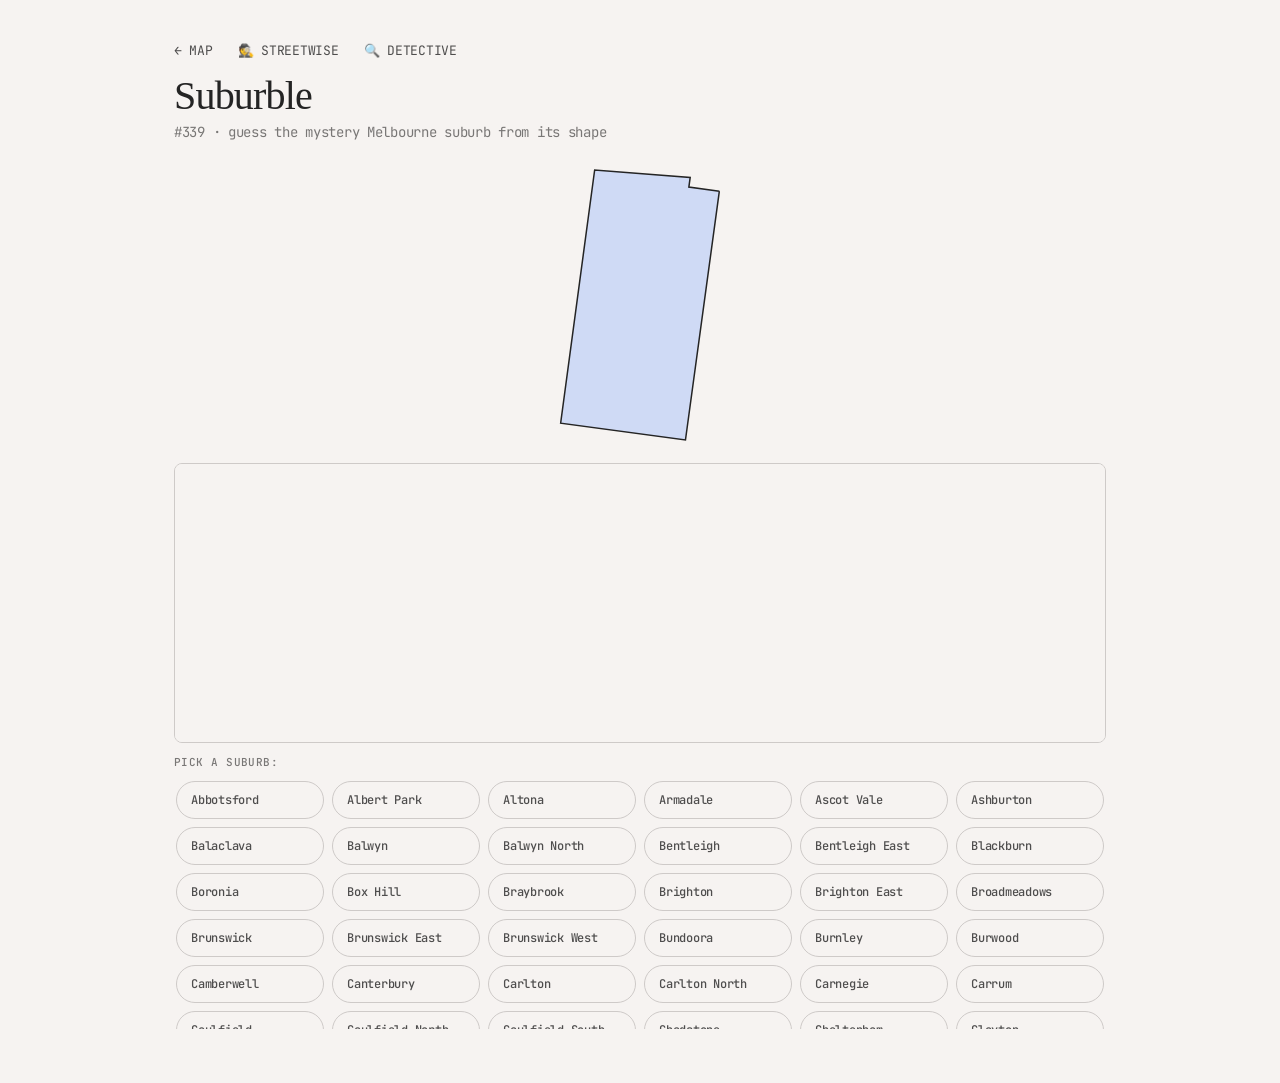
==== commit 91d0f895: "feat(streets): add Streetwise street-theme game 1 suburb per game, 5 rounds. Each round shows a clue" ====
--- a/docs/play.html
+++ b/docs/play.html
@@ -13,6 +13,7 @@
 <body>
 <div class="game game-wide">
   <a class="back-link" href="index.html">← Map</a>
+  <a class="back-link trivia-link" href="streets.html">🕵️ Streetwise</a>
   <a class="back-link trivia-link" href="trivia.html">🔍 Detective</a>
   <h1>Suburble</h1>
   <p class="sub" id="puzzle-line"></p>
--- a/docs/style.css
+++ b/docs/style.css
@@ -643,3 +643,175 @@
   #map { height: calc(60vh - 28px); }
   .side-panel { flex: none; border-left: none; border-top: 1px solid var(--color-ash); }
 }
+
+/* ---------- Streetwise ---------- */
+
+.streetwise-bg {
+  margin: 14px 0 18px;
+  padding: 14px 18px;
+  background: #e0f2f1;
+  border: 1px solid #b2dfdb;
+  border-radius: var(--radius-soft);
+}
+.streetwise-bg-text {
+  margin: 0;
+  color: #00695c;
+  font-size: 14px;
+  line-height: 1.5;
+}
+
+.street-intro {
+  color: var(--color-smoke);
+  font-size: 13px;
+  margin: 0 0 10px;
+}
+
+.street-options {
+  margin: 14px 0 4px;
+}
+.street-opt {
+  display: block;
+  width: 100%;
+  margin-bottom: 8px;
+  padding: 12px 16px;
+  background: var(--color-parchment);
+  border: 1px solid var(--color-ash);
+  border-radius: var(--radius-buttons);
+  font-family: var(--font-mono);
+  font-size: 15px;
+  color: var(--color-off-black);
+  cursor: pointer;
+  text-align: left;
+  letter-spacing: -0.01em;
+}
+.street-opt:hover:not(:disabled) {
+  border-color: var(--color-off-black);
+  background: var(--color-periwinkle-mist);
+}
+.street-opt:active:not(:disabled) { transform: scale(0.99); }
+.street-opt:disabled { opacity: 0.5; cursor: default; }
+
+.hint-row {
+  margin-top: 10px;
+  display: flex;
+  align-items: center;
+  gap: 10px;
+}
+.hint-btn {
+  padding: 8px 16px;
+  background: var(--color-gold);
+  border: 1px solid #d8c47e;
+  border-radius: var(--radius-buttons);
+  font-family: var(--font-mono);
+  font-size: 13px;
+  font-weight: 500;
+  color: #6b5b1e;
+  cursor: pointer;
+}
+.hint-btn:hover { border-color: var(--color-off-black); }
+.hint-value {
+  font-size: 12px;
+  color: var(--color-smoke);
+}
+.hint-tidbit {
+  margin-top: 10px;
+  padding: 10px 14px;
+  background: #fff8e1;
+  border: 1px solid #ffe082;
+  border-radius: var(--radius-soft);
+  font-size: 14px;
+  font-style: italic;
+  color: #795548;
+}
+
+.fb { margin-top: 12px; font-size: 15px; font-weight: 500; }
+.fb-correct { color: #1d6b3a; }
+.fb-wrong { color: #c0392b; }
+.fb-hint { color: #b15c00; }
+
+.street-card {
+  margin-top: 12px;
+  padding: 10px 14px;
+  background: #f0f9e8;
+  border: 1px solid #d3e8bd;
+  border-radius: var(--radius-soft);
+}
+.street-name {
+  font-weight: 600;
+  font-size: 15px;
+  color: #00695c;
+}
+.street-namesake {
+  font-size: 12.5px;
+  color: var(--color-smoke);
+}
+.street-card-full { margin-top: 14px; padding: 14px 16px; }
+.street-explainer {
+  font-size: 13.5px;
+  line-height: 1.55;
+  color: var(--color-graphite);
+  margin: 8px 0 0;
+}
+
+.next-btn {
+  margin-top: 14px;
+  padding: 10px 22px;
+  background: var(--color-off-black);
+  color: white;
+  border: none;
+  border-radius: var(--radius-buttons);
+  font-family: var(--font-mono);
+  font-size: 14px;
+  font-weight: 500;
+  cursor: pointer;
+}
+.next-btn:hover { background: var(--color-graphite); }
+
+.finale-title {
+  font-family: var(--font-serif);
+  font-weight: 400;
+  font-size: 32px;
+  color: #1d6b3a;
+  margin: 4px 0 6px;
+}
+.finale-reveal {
+  font-style: italic;
+  font-size: 16px;
+  margin: 0 0 14px;
+}
+.streetwise-vibe {
+  font-size: 14px;
+  line-height: 1.5;
+  margin: 10px 0;
+}
+.streetwise-mascot {
+  margin: 12px 0;
+  padding: 12px 14px;
+  background: var(--color-parchment);
+  border: 1px solid var(--color-ash);
+  border-radius: var(--radius-soft);
+}
+.streetwise-mascot .mascot-name { font-weight: 600; font-size: 15px; }
+.streetwise-mascot .mascot-tagline {
+  font-style: italic;
+  font-size: 13px;
+  color: var(--color-smoke);
+}
+.streetwise-mascot .mascot-desc {
+  font-size: 13px;
+  line-height: 1.5;
+  margin: 6px 0 0;
+}
+.street-cards-label {
+  font-size: 11px;
+  font-weight: 500;
+  color: var(--color-smoke);
+  text-transform: uppercase;
+  letter-spacing: 0.04em;
+  margin: 16px 0 8px;
+}
+.finale-score {
+  font-weight: 600;
+  font-size: 15px;
+  margin: 14px 0 4px;
+}
